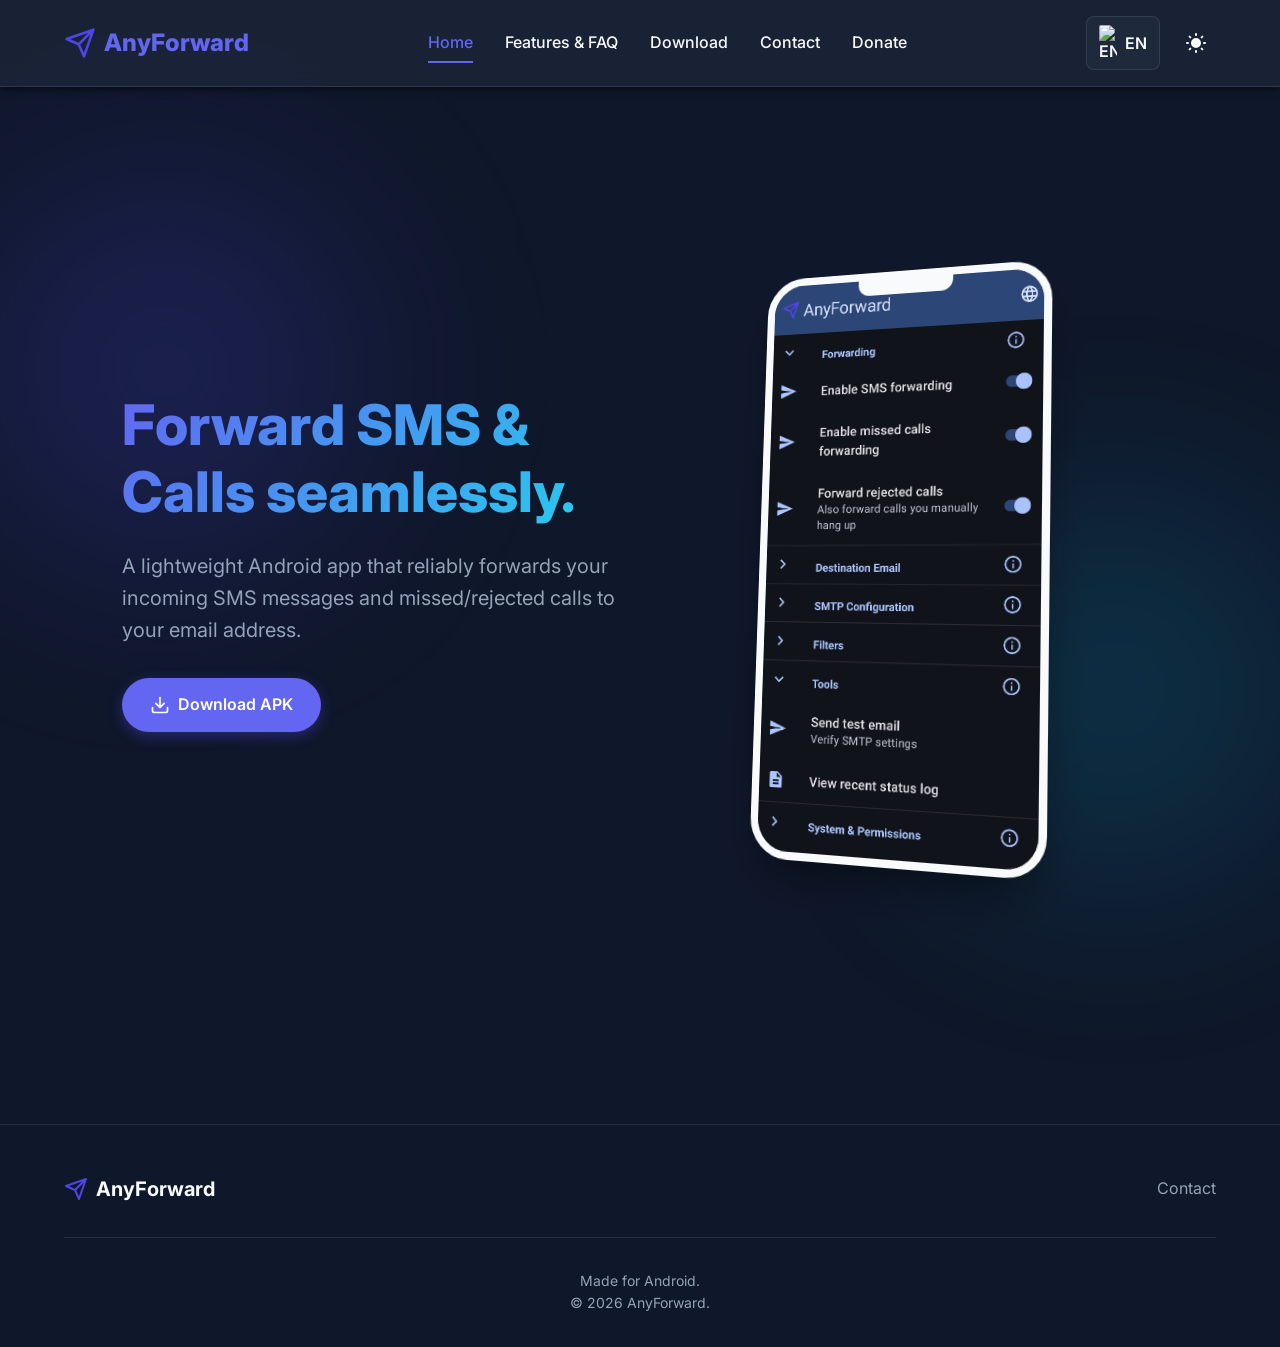
==== index.html @ 7c5b4756 "refactor: reorganize project files" ====
<!DOCTYPE html>
<html lang="en">
<head>
    <!-- Google tag (gtag.js) -->
    <script async src="https://www.googletagmanager.com/gtag/js?id=G-CGKNZT9Y5P"></script>
    <script>
      window.dataLayer = window.dataLayer || [];
      function gtag(){dataLayer.push(arguments);}
      gtag('js', new Date());

      gtag('config', 'G-CGKNZT9Y5P');
    </script>
    <meta charset="UTF-8">
    <meta name="viewport" content="width=device-width, initial-scale=1.0">
    <title>AnyForward - Reliable SMS & Call Forwarding</title>
    <meta name="description" content="A lightweight Android app that reliably forwards your incoming SMS messages and missed/rejected calls to your email address.">
    <link rel="icon" type="image/svg+xml" sizes="any" href="img/favicon.svg">
    <link rel="stylesheet" href="css/style.css">
    <script src="js/i18n.js" defer></script>
    <script src="js/main.js" defer></script>
    <script>
        if (localStorage.getItem('theme') !== 'light') {
            document.documentElement.setAttribute('data-theme', 'dark');
        }
    </script>
</head>
<body>
    <header>
        <nav>
            <!-- Logo is wrapped in an anchor tag linked to #home to support SPA navigation -->
            <a href="#home" class="logo nav-link" data-target="home">
                <!-- Centralized SVG icon loaded via img tag for consistency across the site -->
                <img src="img/favicon.svg" alt="AnyForward Logo" style="width: 32px; height: 32px;" />
                <!-- Text wrapped in a span to allow hiding it on very small screens (see CSS max-width: 480px) -->
                <span class="logo-text">AnyForward</span>
            </a>
            
            <div class="nav-links" id="nav-links">
                <a href="#home" class="nav-link active" data-target="home" data-i18n="nav.home">Home</a>
                <a href="#features" class="nav-link" data-target="features" data-i18n="nav.features">Features & FAQ</a>
                <a href="#download" class="nav-link" data-target="download" data-i18n="nav.download">Download</a>
                <a href="#contact" class="nav-link" data-target="contact" data-i18n="nav.contact">Contact</a>
                <a href="#donate" class="nav-link" data-target="donate" data-i18n="nav.donate">Donate</a>
            </div>
            
            <div class="controls">
                <div class="custom-lang-select" id="custom-lang-select">
                    <button class="lang-select-btn" id="lang-select-btn" aria-label="Select Language" aria-expanded="false">
                        <img src="https://flagcdn.com/gb.svg" width="18" alt="EN"> <span>EN</span>
                    </button>
                    <div class="lang-dropdown" id="lang-dropdown">
                        <button class="lang-option" data-lang="en">
                            <img src="https://flagcdn.com/gb.svg" width="18" alt="EN"> EN
                        </button>
                        <button class="lang-option" data-lang="fr">
                            <img src="https://flagcdn.com/fr.svg" width="18" alt="FR"> FR
                        </button>
                    </div>
                </div>
                <button class="theme-switch" id="theme-switch" aria-label="Toggle Theme">
                    <svg viewBox="0 0 24 24" fill="none" stroke="currentColor" stroke-width="2" stroke-linecap="round" stroke-linejoin="round">
                        <!-- Default path is moon, will be swapped by JS -->
                        <path d="M20.354 15.354A9 9 0 018.646 3.646 9.003 9.003 0 0012 21a9.003 9.003 0 008.354-5.646z" />
                    </svg>
                </button>
                <button class="mobile-menu-btn" id="mobile-menu-btn" aria-label="Menu">
                    <svg viewBox="0 0 24 24" fill="none" stroke="currentColor" stroke-width="2" stroke-linecap="round" stroke-linejoin="round">
                        <line x1="3" y1="12" x2="21" y2="12"></line>
                        <line x1="3" y1="6" x2="21" y2="6"></line>
                        <line x1="3" y1="18" x2="21" y2="18"></line>
                    </svg>
                </button>
            </div>
        </nav>
    </header>

    <main>
        <!-- HOME SECTION -->
        <section class="tab-section active" id="home">
            <div class="hero">
                <div class="hero-content">
                    <h1 data-i18n="hero.title">Forward SMS & Calls seamlessly.</h1>
                    <p data-i18n="hero.subtitle">A lightweight Android app that reliably forwards your incoming SMS messages and missed/rejected calls to your email address.</p>
                    <div class="btn-group">
                        <a href="#download" class="btn btn-primary nav-link" data-target="download">
                            <svg viewBox="0 0 24 24" width="20" height="20" fill="none" stroke="currentColor" stroke-width="2" stroke-linecap="round" stroke-linejoin="round">
                                <path d="M21 15v4a2 2 0 0 1-2 2H5a2 2 0 0 1-2-2v-4"></path>
                                <polyline points="7 10 12 15 17 10"></polyline>
                                <line x1="12" y1="15" x2="12" y2="3"></line>
                            </svg>
                            <span data-i18n="hero.downloadBtn">Download APK</span>
                        </a>
<!--                        <a href="" target="_blank" rel="noopener noreferrer" class="btn btn-secondary">-->
<!--                            <svg viewBox="0 0 24 24" width="20" height="20" fill="none" stroke="currentColor" stroke-width="2" stroke-linecap="round" stroke-linejoin="round">-->
<!--                                <path d="M9 19c-5 1.5-5-2.5-7-3m14 6v-3.87a3.37 3.37 0 0 0-.94-2.61c3.14-.35 6.44-1.54 6.44-7A5.44 5.44 0 0 0 20 4.77 5.07 5.07 0 0 0 19.91 1S18.73.65 16 2.48a13.38 13.38 0 0 0-7 0C6.27.65 5.09 1 5.09 1A5.07 5.07 0 0 0 5 4.77a5.44 5.44 0 0 0-1.5 3.78c0 5.42 3.3 6.61 6.44 7A3.37 3.37 0 0 0 9 18.13V22"></path>-->
<!--                            </svg>-->
<!--                            <span data-i18n="hero.githubBtn">View on GitHub</span>-->
<!--                        </a>-->
                    </div>
                </div>
                <div class="hero-image">
                    <div class="phone-mockup">
                        <!-- The notch overlay creates a smartphone bezel effect -->
                        <div class="phone-notch"></div>
                        <!-- App screenshot replacing the CSS-only mock screen -->
                        <img src="img/AnyForward.jpg" alt="AnyForward App Screenshot" class="phone-screen-img" />
                    </div>
                </div>
            </div>
        </section>

        <!-- FEATURES SECTION -->
        <section class="tab-section" id="features">
            <h2 class="section-title" data-i18n="features.title">Why use AnyForward?</h2>
            <div class="features-grid">
                <div class="feature-card">
                    <div class="feature-icon">
                        <svg viewBox="0 0 24 24" fill="none" stroke="currentColor" stroke-width="2" stroke-linecap="round" stroke-linejoin="round">
                            <path d="M5 12.55a11 11 0 0 1 14.08 0"></path>
                            <path d="M1.42 9a16 16 0 0 1 21.16 0"></path>
                            <path d="M8.53 16.11a6 6 0 0 1 6.95 0"></path>
                            <line x1="12" y1="20" x2="12.01" y2="20"></line>
                        </svg>
                    </div>
                    <h3 data-i18n="features.card1.title">Reliable Forwarding</h3>
                    <p data-i18n="features.card1.desc">Ensures your messages and call notifications are always delivered. With built-in retry logic, it handles network drops gracefully.</p>
                </div>
                <div class="feature-card">
                    <div class="feature-icon">
                        <svg viewBox="0 0 24 24" fill="none" stroke="currentColor" stroke-width="2" stroke-linecap="round" stroke-linejoin="round">
                            <path d="M12 22s8-4 8-10V5l-8-3-8 3v7c0 6 8 10 8 10z"></path>
                        </svg>
                    </div>
                    <h3 data-i18n="features.card2.title">Privacy First</h3>
                    <p data-i18n="features.card2.desc">Your data stays local. Messages and call logs go directly from your phone to your configured email provider.</p>
                </div>
                <div class="feature-card">
                    <div class="feature-icon">
                        <svg viewBox="0 0 24 24" fill="none" stroke="currentColor" stroke-width="2" stroke-linecap="round" stroke-linejoin="round">
                            <path d="M5 18H3a2 2 0 0 1-2-2V8a2 2 0 0 1 2-2h3.19M15 6h2a2 2 0 0 1 2 2v8a2 2 0 0 1-2 2h-3.19"></path>
                            <line x1="23" y1="13" x2="23" y2="11"></line>
                            <polyline points="11 6 7 12 13 12 9 18"></polyline>
                        </svg>
                    </div>
                    <h3 data-i18n="features.card3.title">Battery Efficient</h3>
                    <p data-i18n="features.card3.desc">Designed to run quietly in the background without draining your battery or consuming excessive resources.</p>
                </div>
                <div class="feature-card">
                    <div class="feature-icon">
                        <svg viewBox="0 0 24 24" fill="none" stroke="currentColor" stroke-width="2" stroke-linecap="round" stroke-linejoin="round">
                            <path d="M22 16.92v3a2 2 0 0 1-2.18 2 19.79 19.79 0 0 1-8.63-3.07 19.5 19.5 0 0 1-6-6 19.79 19.79 0 0 1-3.07-8.67A2 2 0 0 1 4.11 2h3a2 2 0 0 1 2 1.72 12.84 12.84 0 0 0 .7 2.81 2 2 0 0 1-.45 2.11L8.09 9.91a16 16 0 0 0 6 6l1.27-1.27a2 2 0 0 1 2.11-.45 12.84 12.84 0 0 0 2.81.7A2 2 0 0 1 22 16.92z"></path>
                        </svg>
                    </div>
                    <h3 data-i18n="features.card4.title">Call Notifications</h3>
                    <p data-i18n="features.card4.desc">Never miss an important call. Get instant email notifications for missed or rejected calls.</p>
                </div>
            </div>

            <!-- Merged FAQ -->
            <div style="margin-top: 5rem;">
                <h2 class="section-title" data-i18n="faq.title">Frequently Asked Questions</h2>
                <div class="faq-container">
                    <div class="faq-item">
                        <button class="faq-question">
                            <span data-i18n="faq.q1">Is it safe to use?</span>
                            <svg viewBox="0 0 24 24" fill="none" stroke="currentColor" stroke-width="2" stroke-linecap="round" stroke-linejoin="round">
                                <polyline points="6 9 12 15 18 9"></polyline>
                            </svg>
                        </button>
                        <div class="faq-answer">
                            <p data-i18n="faq.a1">Yes! AnyForward only requires the permissions necessary to read SMS, call logs, and send emails. It does not send your data anywhere else.</p>
                        </div>
                    </div>
                    <div class="faq-item">
                        <button class="faq-question">
                            <span data-i18n="faq.q2">How do I configure my email?</span>
                            <svg viewBox="0 0 24 24" fill="none" stroke="currentColor" stroke-width="2" stroke-linecap="round" stroke-linejoin="round">
                                <polyline points="6 9 12 15 18 9"></polyline>
                            </svg>
                        </button>
                        <div class="faq-answer">
                            <p data-i18n="faq.a2">You need an SMTP server (like Gmail, Outlook, or a custom one). For Gmail, you will need to generate an "App Password" in your Google Account security settings.</p>
                        </div>
                    </div>
                    <div class="faq-item">
                        <button class="faq-question">
                            <span data-i18n="faq.q3">Does it work when the app is closed?</span>
                            <svg viewBox="0 0 24 24" fill="none" stroke="currentColor" stroke-width="2" stroke-linecap="round" stroke-linejoin="round">
                                <polyline points="6 9 12 15 18 9"></polyline>
                            </svg>
                        </button>
                        <div class="faq-answer">
                            <p data-i18n="faq.a3">Yes, it uses a background service to ensure messages and call alerts are forwarded even if the app is not actively open on your screen.</p>
                        </div>
                    </div>
                </div>
            </div>
        </section>

        <!-- CONTACT SECTION -->
        <section class="tab-section" id="contact">
            <div class="download-section" style="background: transparent; border: none; padding-top: 0;">
                <h2 class="section-title" data-i18n="contact.title">Contact Us</h2>
                <p style="margin-bottom: 3rem; color: var(--text-secondary);" data-i18n="contact.desc">Have a question or found a bug? Send us a message!</p>
                <div style="max-width: 600px; margin: 0 auto; text-align: left;">
                    <form action="https://formsubmit.co/ajax/8c57954d3f6078d287315971513030f2" method="POST" class="contact-form" id="contactForm">
                        <div class="form-group" style="margin-bottom: 1.5rem;">
                            <label for="contact-subject" data-i18n="contact.subject" style="display: block; margin-bottom: 0.5rem; font-weight: 600;">Subject</label>
                            <input type="text" id="contact-subject" name="_subject" required style="width: 100%; padding: 0.75rem; border-radius: 8px; border: 1px solid var(--border-color); background: var(--surface-solid); color: var(--text-primary);">
                        </div>
                        <div class="form-group" style="margin-bottom: 1.5rem;">
                            <label for="contact-email" data-i18n="contact.email" style="display: block; margin-bottom: 0.5rem; font-weight: 600;">Your Email</label>
                            <input type="email" id="contact-email" name="email" required style="width: 100%; padding: 0.75rem; border-radius: 8px; border: 1px solid var(--border-color); background: var(--surface-solid); color: var(--text-primary);">
                        </div>
                        <div class="form-group" style="margin-bottom: 1.5rem;">
                            <label for="contact-theme" data-i18n="contact.theme" style="display: block; margin-bottom: 0.5rem; font-weight: 600;">Topic</label>
                            <select id="contact-theme" name="theme" required style="width: 100%; padding: 0.75rem; border-radius: 8px; border: 1px solid var(--border-color); background: var(--surface-solid); color: var(--text-primary);">
                                <option value="bug" data-i18n="contact.theme.bug">Report a Bug</option>
                                <option value="feature" data-i18n="contact.theme.feature">Feature Request</option>
                                <option value="other" data-i18n="contact.theme.other">Other</option>
                            </select>
                        </div>
                        <div class="form-group" style="margin-bottom: 2rem;">
                            <label for="contact-message" data-i18n="contact.message" style="display: block; margin-bottom: 0.5rem; font-weight: 600;">Message</label>
                            <textarea id="contact-message" name="message" rows="5" required style="width: 100%; padding: 0.75rem; border-radius: 8px; border: 1px solid var(--border-color); background: var(--surface-solid); color: var(--text-primary); resize: vertical;"></textarea>
                        </div>
                        <button type="submit" class="btn btn-primary" style="width: 100%; justify-content: center;">
                            <svg viewBox="0 0 24 24" width="20" height="20" fill="none" stroke="currentColor" stroke-width="2" stroke-linecap="round" stroke-linejoin="round">
                                <line x1="22" y1="2" x2="11" y2="13"></line>
                                <polygon points="22 2 15 22 11 13 2 9 22 2"></polygon>
                            </svg>
                            <span data-i18n="contact.submit">Send Message</span>
                        </button>
                    </form>
                </div>
            </div>
        </section>

        <!-- DOWNLOAD SECTION -->
        <section class="tab-section" id="download">
            <div class="download-section">
                <h2 class="section-title" data-i18n="download.title">Ready to get started?</h2>
                <p data-i18n="download.desc">Download the latest version directly. The app is currently not available on the Google Play Store.</p>
                <div class="download-buttons">
                    <!-- Link updated to point directly to the hosted APK in the repository -->
                    <a href="releases/latest/AnyForward_latest.apk" download class="btn btn-primary" id="apk-download-btn">
                        <svg viewBox="0 0 24 24" width="20" height="20" fill="none" stroke="currentColor"
                            stroke-width="2" stroke-linecap="round" stroke-linejoin="round">
                            <path d="M21 15v4a2 2 0 0 1-2 2H5a2 2 0 0 1-2-2v-4"></path>
                            <polyline points="7 10 12 15 17 10"></polyline>
                            <line x1="12" y1="15" x2="12" y2="3"></line>
                        </svg>
                        <span data-i18n="download.btnPrimary">Download Latest Release</span>
                    </a>
                </div>
            </div>
        </section>

        <!-- DONATE SECTION -->
        <section class="tab-section" id="donate">
            <div class="download-section" style="background: linear-gradient(135deg, rgba(244, 63, 94, 0.1), rgba(251, 146, 60, 0.1));">
                <h2 class="section-title" data-i18n="donate.title">Support the project</h2>
                <p data-i18n="donate.desc">If you find AnyForward useful, consider supporting the development!</p>
                <div class="download-buttons">
                    <a href="#" class="btn btn-primary" style="background-color: #f43f5e; box-shadow: 0 4px 14px 0 rgba(244, 63, 94, 0.39);" onclick="alert('Donation link coming soon!')">
                        <svg viewBox="0 0 24 24" width="20" height="20" fill="none" stroke="currentColor" stroke-width="2" stroke-linecap="round" stroke-linejoin="round">
                            <path d="M20.84 4.61a5.5 5.5 0 0 0-7.78 0L12 5.67l-1.06-1.06a5.5 5.5 0 0 0-7.78 7.78l1.06 1.06L12 21.23l7.78-7.78 1.06-1.06a5.5 5.5 0 0 0 0-7.78z"></path>
                        </svg>
                        <span data-i18n="donate.btn">Donate</span>
                    </a>
                </div>
            </div>
        </section>
    </main>

    <footer>
        <div class="footer-content">
            <div class="footer-logo">
                <!-- Reused centralized SVG icon -->
                <img src="img/favicon.svg" alt="AnyForward Logo" style="width: 24px; height: 24px;" />
                AnyForward
            </div>
            <div class="footer-links">
<!--                <a href="" target="_blank" rel="noopener noreferrer">GitHub</a>-->
                <a href="#contact" class="nav-link" data-target="contact" data-i18n="nav.contact">Contact</a>
            </div>
        </div>
        <div class="copyright">
            <span data-i18n="footer.madeWith">Made for Android.</span> <br>
            <span data-i18n="footer.copyright">© 2026 AnyForward.</span>
        </div>
    </footer>

    <!-- Toast Notification -->
    <div id="toast" class="toast">
        <span id="toast-message"></span>
    </div>
</body>
</html>
---- css/style.css ----
@import url('https://fonts.googleapis.com/css2?family=Inter:wght@300;400;500;600;700;800&display=swap');

:root {
  /* Light Theme Variables */
  --bg-color: #f8fafc;
  --surface-color: rgba(255, 255, 255, 0.8);
  --surface-solid: #ffffff;
  --text-primary: #0f172a;
  --text-secondary: #475569;
  --primary-color: #4f46e5;
  --primary-hover: #4338ca;
  --secondary-color: #06b6d4;
  --border-color: rgba(0, 0, 0, 0.1);
  --card-shadow: 0 4px 6px -1px rgba(0, 0, 0, 0.1), 0 2px 4px -1px rgba(0, 0, 0, 0.06);
  --header-shadow: 0 1px 3px 0 rgba(0, 0, 0, 0.1), 0 1px 2px 0 rgba(0, 0, 0, 0.06);
  --glass-border: rgba(255, 255, 255, 0.2);
  --transition-speed: 0.3s;
}

[data-theme="dark"] {
  /* Dark Theme Variables */
  --bg-color: #0f172a;
  --surface-color: rgba(30, 41, 59, 0.7);
  --surface-solid: #1e293b;
  --text-primary: #f8fafc;
  --text-secondary: #94a3b8;
  --primary-color: #6366f1;
  --primary-hover: #818cf8;
  --secondary-color: #22d3ee;
  --border-color: rgba(255, 255, 255, 0.1);
  --card-shadow: 0 10px 15px -3px rgba(0, 0, 0, 0.5), 0 4px 6px -2px rgba(0, 0, 0, 0.3);
  --header-shadow: 0 4px 6px -1px rgba(0, 0, 0, 0.5);
  --glass-border: rgba(255, 255, 255, 0.05);
}

* {
  box-sizing: border-box;
  margin: 0;
  padding: 0;
  font-family: 'Inter', sans-serif;
}

body {
  background-color: var(--bg-color);
  color: var(--text-primary);
  line-height: 1.6;
  transition: background-color var(--transition-speed) ease, color var(--transition-speed) ease;
  overflow-x: hidden;
}

html {
  scroll-behavior: smooth;
  overflow-x: hidden;
}

a {
  text-decoration: none;
  color: inherit;
}

ul {
  list-style: none;
}

/* Glassmorphism Header */
header {
  position: fixed;
  top: 0;
  width: 100%;
  z-index: 1000;
  background-color: var(--surface-color);
  backdrop-filter: blur(12px);
  -webkit-backdrop-filter: blur(12px);
  border-bottom: 1px solid var(--border-color);
  box-shadow: var(--header-shadow);
  transition: background-color var(--transition-speed) ease;
}

nav {
  display: flex;
  justify-content: space-between;
  align-items: center;
  padding: 1rem 5%;
  max-width: 1440px;
  margin: 0 auto;
}

.logo {
  display: flex;
  align-items: center;
  font-size: 1.5rem;
  font-weight: 800;
  color: var(--primary-color);
  gap: 0.5rem;
}

.logo svg {
  width: 32px;
  height: 32px;
  fill: currentColor;
}

.nav-links {
  display: flex;
  gap: 2rem;
  align-items: center;
}

.nav-links a {
  font-weight: 500;
  transition: color var(--transition-speed) ease;
  position: relative;
}

.nav-links a::after {
  content: '';
  position: absolute;
  width: 0;
  height: 2px;
  display: block;
  margin-top: 5px;
  right: 0;
  background: var(--primary-color);
  transition: width 0.3s ease;
  -webkit-transition: width 0.3s ease;
}

.nav-links a:hover::after {
  width: 100%;
  left: 0;
  background: var(--primary-color);
}

.nav-links a.active::after {
  width: 100%;
  left: 0;
  background: var(--primary-color);
}

.nav-links a.active {
  color: var(--primary-color);
}

.controls {
  display: flex;
  align-items: center;
  gap: 1rem;
}

.theme-switch {
  background: none;
  border: none;
  cursor: pointer;
  color: var(--text-primary);
  display: flex;
  align-items: center;
  justify-content: center;
  padding: 0.5rem;
  border-radius: 50%;
  transition: background-color 0.2s ease;
}

.theme-switch:hover {
  background-color: var(--border-color);
}

.theme-switch svg {
  width: 24px;
  height: 24px;
  fill: currentColor;
}

/* Custom Language Select */
.custom-lang-select {
  position: relative;
  display: inline-block;
}

.lang-select-btn {
  background: var(--surface-solid);
  color: var(--text-primary);
  border: 1px solid var(--border-color);
  font-weight: 600;
  font-size: 1rem;
  border-radius: 8px;
  padding: 0.5rem 0.75rem;
  cursor: pointer;
  outline: none;
  transition: all 0.2s ease;
  display: flex;
  align-items: center;
  gap: 0.5rem;
}

.lang-select-btn:hover {
  border-color: var(--primary-color);
}

.lang-select-btn img {
  border-radius: 2px;
  display: block;
}

.lang-dropdown {
  display: none;
  position: absolute;
  top: 110%;
  right: 0;
  background-color: var(--surface-solid);
  min-width: 100%;
  box-shadow: var(--card-shadow);
  border: 1px solid var(--border-color);
  border-radius: 8px;
  z-index: 1000;
  overflow: hidden;
}

.lang-dropdown.show {
  display: block;
}

.lang-option {
  width: 100%;
  padding: 0.5rem 0.75rem;
  background: none;
  border: none;
  text-align: left;
  cursor: pointer;
  font-size: 1rem;
  font-weight: 600;
  color: var(--text-primary);
  display: flex;
  align-items: center;
  gap: 0.5rem;
  transition: background-color 0.2s;
}

.lang-option:hover {
  background-color: var(--border-color);
}

.lang-option img {
  border-radius: 2px;
  display: block;
}

.mobile-menu-btn {
  display: none;
  background: none;
  border: none;
  cursor: pointer;
  color: var(--text-primary);
}

.mobile-menu-btn svg {
  width: 28px;
  height: 28px;
  fill: currentColor;
}

/* SPA Tabs */
.tab-section {
  display: none;
  animation: fadeIn 0.4s ease-in-out;
}

.tab-section.active {
  display: block;
}

@keyframes fadeIn {
  from { opacity: 0; transform: translateY(10px); }
  to { opacity: 1; transform: translateY(0); }
}

/* Hero Section */
.hero {
  padding: 8rem 5% 4rem;
  max-width: 1440px;
  margin: 0 auto;
  display: flex;
  align-items: center;
  justify-content: space-between;
  min-height: 100vh;
  position: relative;
}

/* Background blob effects */
.hero::before,
.hero::after {
  content: '';
  position: absolute;
  width: 400px;
  height: 400px;
  border-radius: 50%;
  filter: blur(100px);
  z-index: -1;
  opacity: 0.5;
}

.hero::before {
  top: 10%;
  left: -100px;
  background-color: rgba(79, 70, 229, 0.4);
}

.hero::after {
  bottom: 10%;
  right: -100px;
  background-color: rgba(6, 182, 212, 0.3);
}

.hero-content {
  flex: 1;
  max-width: 600px;
}

.hero h1 {
  font-size: 3.5rem;
  font-weight: 800;
  line-height: 1.2;
  margin-bottom: 1.5rem;
  background: linear-gradient(135deg, var(--primary-color), var(--secondary-color));
  -webkit-background-clip: text;
  -webkit-text-fill-color: transparent;
}

.hero p {
  font-size: 1.25rem;
  color: var(--text-secondary);
  margin-bottom: 2rem;
}

.btn-group {
  display: flex;
  gap: 1rem;
}

.btn {
  padding: 0.875rem 1.75rem;
  border-radius: 50px;
  font-weight: 600;
  font-size: 1rem;
  cursor: pointer;
  transition: all 0.3s ease;
  display: inline-flex;
  align-items: center;
  gap: 0.5rem;
  text-decoration: none;
}

.btn-primary {
  background-color: var(--primary-color);
  color: white;
  border: none;
  box-shadow: 0 4px 14px 0 rgba(79, 70, 229, 0.39);
}

.btn-primary:hover {
  background-color: var(--primary-hover);
  transform: translateY(-2px);
  box-shadow: 0 6px 20px rgba(79, 70, 229, 0.4);
  color: white;
}

.btn-secondary {
  background-color: transparent;
  color: var(--text-primary);
  border: 2px solid var(--border-color);
}

.btn-secondary:hover {
  border-color: var(--primary-color);
  color: var(--primary-color);
}

.hero-image {
  flex: 1;
  display: flex;
  justify-content: center;
  position: relative;
  perspective: 1000px;
}

/* Phone mockup styling */
.phone-mockup {
  width: 300px;
  height: 600px;
  background-color: var(--surface-solid);
  border-radius: 40px;
  border: 8px solid var(--text-primary);
  box-shadow: 0 25px 50px -12px rgba(0, 0, 0, 0.5);
  position: relative;
  overflow: hidden;
  transform: rotateY(-15deg) rotateX(5deg);
  transition: transform 0.5s ease;
}

.phone-mockup:hover {
  transform: rotateY(0deg) rotateX(0deg);
}

/* Notch size adjusted to not obscure text on the app screenshot */
.phone-notch {
  position: absolute;
  top: 0;
  left: 50%;
  transform: translateX(-50%);
  width: 100px;
  height: 16px;
  background-color: var(--text-primary);
  border-bottom-left-radius: 12px;
  border-bottom-right-radius: 12px;
  z-index: 10;
}

/* Style for the real app screenshot replacing the mock content */
.phone-screen-img {
  width: 100%;
  height: 100%;
  object-fit: cover;
  display: block;
}


/* Section Styles */
section {
  padding: 5rem 5%;
  max-width: 1440px;
  margin: 0 auto;
}

.section-title {
  text-align: center;
  font-size: 2.5rem;
  margin-bottom: 3rem;
  font-weight: 700;
}

/* Features Section */
.features-grid {
  display: grid;
  grid-template-columns: repeat(4, 1fr);
  gap: 1.5rem;
}

.feature-card {
  background-color: var(--surface-solid);
  border: 1px solid var(--border-color);
  border-radius: 20px;
  padding: 2rem;
  transition: transform 0.3s ease, box-shadow 0.3s ease;
  box-shadow: var(--card-shadow);
}

.feature-card:hover {
  transform: translateY(-10px);
  box-shadow: 0 20px 25px -5px rgba(0, 0, 0, 0.1), 0 10px 10px -5px rgba(0, 0, 0, 0.04);
}

.feature-icon {
  width: 60px;
  height: 60px;
  background: rgba(79, 70, 229, 0.1);
  border-radius: 15px;
  display: flex;
  align-items: center;
  justify-content: center;
  margin-bottom: 1.5rem;
  color: var(--primary-color);
}

.feature-icon svg {
  width: 30px;
  height: 30px;
  fill: currentColor;
}

.feature-card h3 {
  font-size: 1.5rem;
  margin-bottom: 1rem;
}

.feature-card p {
  color: var(--text-secondary);
}

/* FAQ Section */
.faq-container {
  max-width: 800px;
  margin: 0 auto;
  display: flex;
  flex-direction: column;
  gap: 1rem;
}

.faq-item {
  background-color: var(--surface-solid);
  border: 1px solid var(--border-color);
  border-radius: 12px;
  overflow: hidden;
}

.faq-question {
  padding: 1.5rem;
  width: 100%;
  text-align: left;
  background: none;
  border: none;
  font-size: 1.125rem;
  font-weight: 600;
  color: var(--text-primary);
  cursor: pointer;
  display: flex;
  justify-content: space-between;
  align-items: center;
}

.faq-question svg {
  width: 24px;
  height: 24px;
  transition: transform 0.3s ease;
  fill: currentColor;
}

.faq-answer {
  max-height: 0;
  overflow: hidden;
  transition: max-height 0.3s ease;
  padding: 0 1.5rem;
}

.faq-answer p {
  padding-bottom: 1.5rem;
  color: var(--text-secondary);
}

.faq-item.active .faq-answer {
  max-height: 300px;
  /* arbitrary max height for transition */
}

.faq-item.active .faq-question svg {
  transform: rotate(180deg);
}

/* Download Section */
.download-section {
  text-align: center;
  background: linear-gradient(135deg, rgba(79, 70, 229, 0.1), rgba(6, 182, 212, 0.1));
  border-radius: 30px;
  padding: 4rem 2rem;
  margin-top: 2rem;
  border: 1px solid var(--border-color);
}

.download-section p {
  max-width: 600px;
  margin: 0 auto 2rem;
  color: var(--text-secondary);
  font-size: 1.125rem;
}

.download-buttons {
  display: flex;
  justify-content: center;
  gap: 1rem;
  flex-wrap: wrap;
}

/* Footer */
footer {
  border-top: 1px solid var(--border-color);
  padding: 3rem 5% 2rem;
  margin-top: 4rem;
}

.footer-content {
  max-width: 1440px;
  margin: 0 auto;
  display: flex;
  justify-content: space-between;
  align-items: center;
  flex-wrap: wrap;
  gap: 2rem;
}

.footer-logo {
  display: flex;
  align-items: center;
  gap: 0.5rem;
  font-weight: 700;
  font-size: 1.25rem;
}

.footer-links {
  display: flex;
  gap: 1.5rem;
}

.footer-links a {
  color: var(--text-secondary);
  transition: color 0.2s;
}

.footer-links a:hover {
  color: var(--primary-color);
}

.copyright {
  width: 100%;
  text-align: center;
  margin-top: 2rem;
  padding-top: 2rem;
  border-top: 1px solid var(--border-color);
  color: var(--text-secondary);
  font-size: 0.875rem;
}

/* Responsive */
@media (max-width: 1024px) {
  .features-grid {
    grid-template-columns: repeat(2, 1fr);
  }
}

@media (max-width: 900px) {
  .hero {
    flex-direction: column;
    text-align: center;
    padding-top: 8rem;
  }

  .hero-content {
    margin-bottom: 4rem;
  }

  .btn-group {
    justify-content: center;
  }

  .phone-mockup {
    transform: rotateY(0deg) rotateX(0deg);
  }
}

/* Change from 768px to 950px to ensure the menu collapses before horizontal overflow occurs */
@media (max-width: 950px) {
  .nav-links {
    display: none;
    position: absolute;
    top: 100%;
    left: 0;
    width: 100%;
    background-color: var(--surface-color);
    backdrop-filter: blur(12px);
    -webkit-backdrop-filter: blur(12px);
    flex-direction: column;
    padding: 2rem;
    border-bottom: 1px solid var(--border-color);
    box-shadow: var(--header-shadow);
  }

  .nav-links.active {
    display: flex;
  }

  .mobile-menu-btn {
    display: block;
  }

  .hero h1 {
    font-size: 2.5rem;
  }
}

/* Extra-small screens: scale down logo and controls instead of hiding the text */
@media (max-width: 480px) {
  nav {
    padding: 0.5rem 1rem;
  }
  
  .logo {
    font-size: 1.1rem;
    gap: 0.25rem;
  }
  
  .logo svg, .logo img {
    width: 24px !important;
    height: 24px !important;
  }
  
  .controls {
    gap: 0.25rem;
  }

  .lang-select-btn {
    padding: 0.4rem 0.5rem;
    font-size: 0.85rem;
  }
}

@media (max-width: 600px) {
  .features-grid {
    grid-template-columns: 1fr;
  }
}

/* Toast */
.toast {
  visibility: hidden;
  min-width: 250px;
  background-color: var(--surface-solid);
  color: var(--primary-color);
  text-align: center;
  border-radius: 8px;
  padding: 16px;
  position: fixed;
  z-index: 2000;
  left: 50%;
  bottom: 30px;
  transform: translateX(-50%);
  border: 1px solid var(--primary-color);
  box-shadow: 0 4px 12px rgba(0,0,0,0.15);
  font-weight: 600;
}

.toast.show {
  visibility: visible;
  animation: fadein 0.5s, fadeout 0.5s 2.5s;
}

@keyframes fadein {
  from {bottom: 0; opacity: 0;}
  to {bottom: 30px; opacity: 1;}
}

@keyframes fadeout {
  from {bottom: 30px; opacity: 1;}
  to {bottom: 0; opacity: 0;}
}
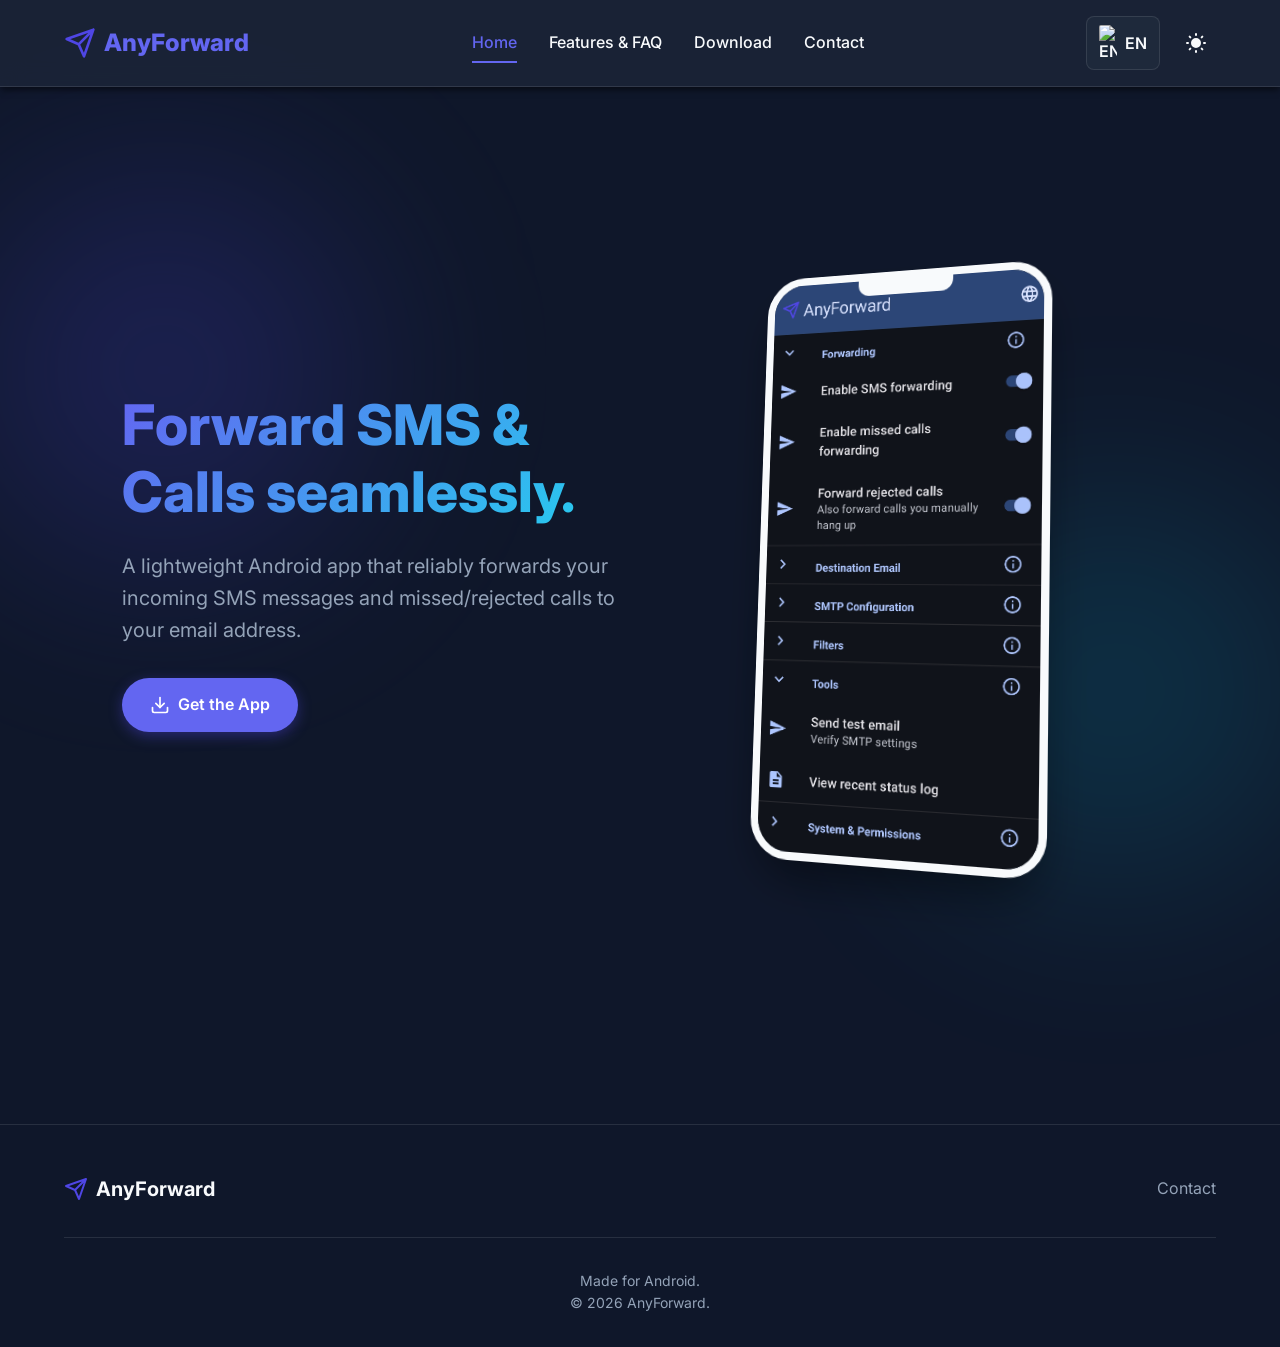
==== commit 45759098: "website: remove donation section, replace hosted APK in the repository with download via Google Play" ====
--- a/index.html
+++ b/index.html
@@ -40,7 +40,7 @@
                 <a href="#features" class="nav-link" data-target="features" data-i18n="nav.features">Features & FAQ</a>
                 <a href="#download" class="nav-link" data-target="download" data-i18n="nav.download">Download</a>
                 <a href="#contact" class="nav-link" data-target="contact" data-i18n="nav.contact">Contact</a>
-                <a href="#donate" class="nav-link" data-target="donate" data-i18n="nav.donate">Donate</a>
+                <!-- <a href="#donate" class="nav-link" data-target="donate" data-i18n="nav.donate">Donate</a> -->
             </div>
             
             <div class="controls">
@@ -242,21 +242,25 @@
                 <h2 class="section-title" data-i18n="download.title">Ready to get started?</h2>
                 <p data-i18n="download.desc">Download the latest version directly. The app is currently not available on the Google Play Store.</p>
                 <div class="download-buttons">
-                    <!-- Link updated to point directly to the hosted APK in the repository -->
-                    <a href="releases/latest/AnyForward_latest.apk" download class="btn btn-primary" id="apk-download-btn">
-                        <svg viewBox="0 0 24 24" width="20" height="20" fill="none" stroke="currentColor"
-                            stroke-width="2" stroke-linecap="round" stroke-linejoin="round">
-                            <path d="M21 15v4a2 2 0 0 1-2 2H5a2 2 0 0 1-2-2v-4"></path>
-                            <polyline points="7 10 12 15 17 10"></polyline>
-                            <line x1="12" y1="15" x2="12" y2="3"></line>
-                        </svg>
-                        <span data-i18n="download.btnPrimary">Download Latest Release</span>
+                    <!-- Google Play Store Button -->
+                    <a id="google-play-btn" href="https://play.google.com/store/apps/" target="_blank" rel="noopener noreferrer" style="display: inline-flex; align-items: center; background-color: #000; color: #fff; padding: 8px 20px; border-radius: 8px; border: 1px solid #333; text-decoration: none; transition: transform 0.2s ease, box-shadow 0.2s ease;" onmouseover="this.style.transform='scale(1.05)'; this.style.boxShadow='0 4px 12px rgba(0,0,0,0.3)';" onmouseout="this.style.transform='scale(1)'; this.style.boxShadow='none';">
+                        <svg viewBox="0 0 24 24" width="32" height="32" style="margin-right: 12px;">
+                            <path fill="#00E676" d="M3,20.5V3.5C3,2.91 3.34,2.39 3.84,2.15L13.69,12L3.84,21.85C3.34,21.6 3,21.09 3,20.5Z"/>
+                            <path fill="#29B6F6" d="M16.81,15.12L6.05,21.34L13.69,12L16.81,15.12Z"/>
+                            <path fill="#FFCA28" d="M20.16,10.81C20.5,11.08 20.75,11.5 20.75,12C20.75,12.5 20.5,12.92 20.16,13.19L17.89,14.5L13.69,12L17.89,9.5L20.16,10.81Z"/>
+                            <path fill="#FF5252" d="M6.05,2.66L16.81,8.88L13.69,12L6.05,2.66Z"/>
+                        </svg>
+                        <div style="text-align: left; line-height: 1.1;">
+                            <span style="font-size: 0.7rem; display: block; text-transform: uppercase; margin-bottom: 2px; color: #fff;" data-i18n="download.getItOn">GET IT ON</span>
+                            <span style="font-size: 1.35rem; font-weight: 500; font-family: 'Product Sans', sans-serif; color: #fff;">Google Play</span>
+                        </div>
                     </a>
                 </div>
             </div>
         </section>
 
         <!-- DONATE SECTION -->
+        <!--
         <section class="tab-section" id="donate">
             <div class="download-section" style="background: linear-gradient(135deg, rgba(244, 63, 94, 0.1), rgba(251, 146, 60, 0.1));">
                 <h2 class="section-title" data-i18n="donate.title">Support the project</h2>
@@ -271,6 +275,7 @@
                 </div>
             </div>
         </section>
+        -->
     </main>
 
     <footer>
